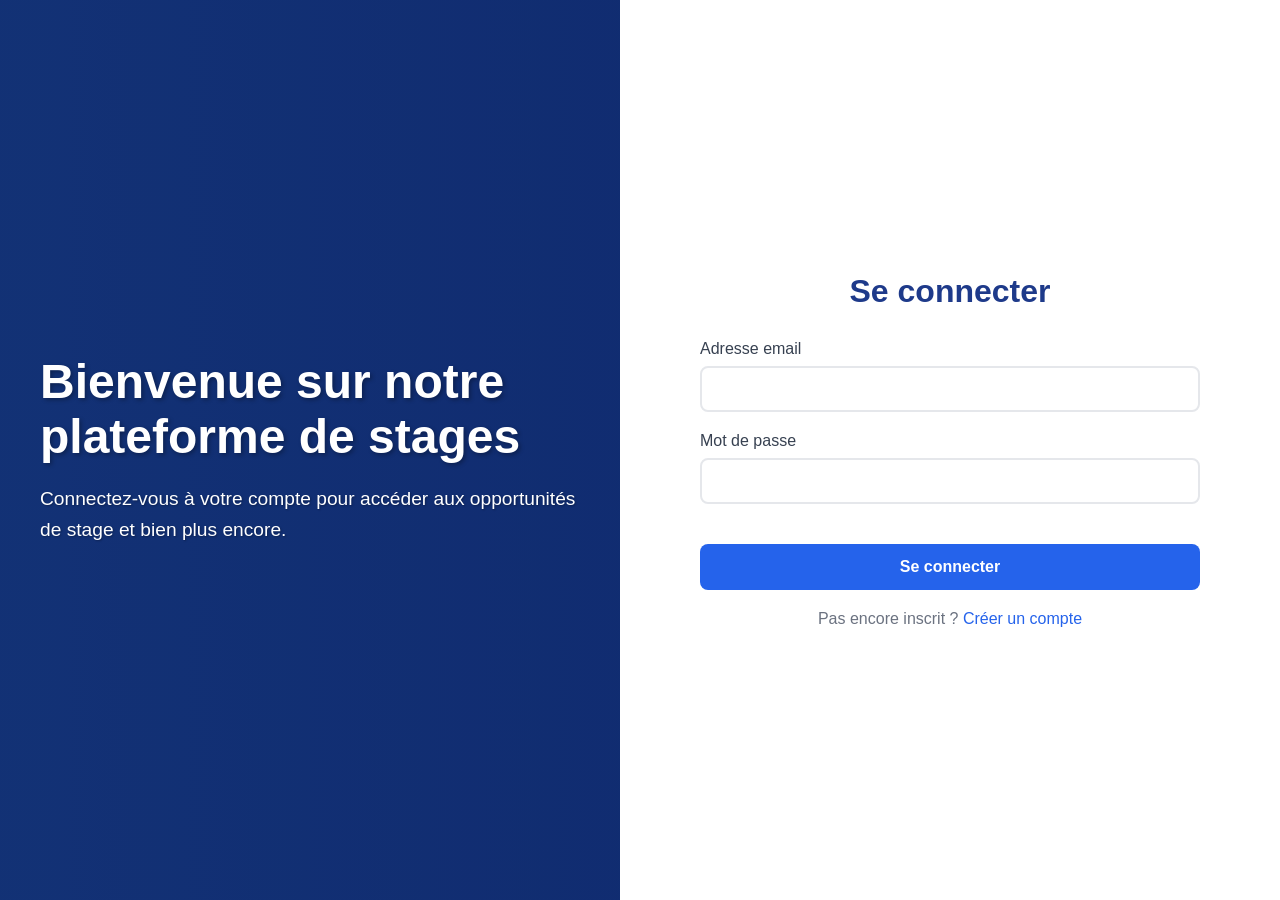
==== login.html @ 82f78507 "premier commit" ====
<!DOCTYPE html>
<html lang="fr">
<head>
    <meta charset="UTF-8">
    <meta name="viewport" content="width=device-width, initial-scale=1.0">
    <script src="validation.js"></script>
    <title>Se connecter - Plateforme de Stages</title>
    <style>
        * {
            margin: 0;
            padding: 0;
            box-sizing: border-box;
            font-family: 'Segoe UI', Tahoma, Geneva, Verdana, sans-serif;
        }

        body {
            min-height: 100vh;
            display: flex;
            background: linear-gradient(to right, #2563eb, #1d4ed8);
        }

        .split-screen {
            display: flex;
            width: 100%;
        }

        .left-side {
            flex: 1;
            background: linear-gradient(rgba(0, 0, 0, 0.5), rgba(0, 0, 0, 0.5)),
                        url('/api/placeholder/1920/1080') center/cover;
            display: flex;
            flex-direction: column;
            justify-content: center;
            padding: 40px;
            color: white;
        }

        .left-side h1 {
            font-size: 3rem;
            margin-bottom: 20px;
            text-shadow: 2px 2px 4px rgba(0, 0, 0, 0.3);
        }

        .left-side p {
            font-size: 1.2rem;
            max-width: 600px;
            line-height: 1.6;
            text-shadow: 1px 1px 2px rgba(0, 0, 0, 0.3);
        }

        .right-side {
            flex: 1;
            background: white;
            padding: 60px;
            display: flex;
            flex-direction: column;
            justify-content: center;
        }

        .login-container {
            max-width: 500px;
            margin: 0 auto;
            width: 100%;
        }

        h2 {
            color: #1e3a8a;
            text-align: center;
            margin-bottom: 30px;
            font-size: 2rem;
        }

        .form-group {
            margin-bottom: 20px;
        }

        .form-group label {
            display: block;
            margin-bottom: 8px;
            color: #374151;
            font-weight: 500;
        }

        .form-group input {
            width: 100%;
            padding: 12px 16px;
            border: 2px solid #e5e7eb;
            border-radius: 8px;
            font-size: 1rem;
            transition: all 0.3s ease;
        }

        .form-group input:focus {
            border-color: #2563eb;
            outline: none;
            box-shadow: 0 0 0 3px rgba(37, 99, 235, 0.1);
        }

        .btn-login {
            width: 100%;
            padding: 14px;
            background: #2563eb;
            color: white;
            border: none;
            border-radius: 8px;
            font-size: 1rem;
            font-weight: 600;
            cursor: pointer;
            transition: all 0.3s ease;
            margin-top: 20px;
        }

        .btn-login:hover {
            background: #1d4ed8;
            transform: translateY(-1px);
            box-shadow: 0 4px 12px rgba(37, 99, 235, 0.2);
        }

        .signup-link {
            text-align: center;
            margin-top: 20px;
            color: #6b7280;
        }

        .signup-link a {
            color: #2563eb;
            text-decoration: none;
            font-weight: 500;
        }

        .signup-link a:hover {
            text-decoration: underline;
        }

        @media (max-width: 1024px) {
            .left-side {
                display: none;
            }
        }
    </style>
</head>
<body>
    <div class="split-screen">  
       
        <div class="left-side">
            <h1>Bienvenue sur notre plateforme de stages</h1>
            <p>Connectez-vous à votre compte pour accéder aux opportunités de stage et bien plus encore.</p>
        </div>

    
        <div class="right-side">
            <div class="login-container">
                <h2>Se connecter</h2>

                <form action="login.php" method="POST">
                    <div class="form-group">
                        <label for="email">Adresse email</label>
                        <input type="email" id="email" name="email" required>
                    </div>

                    <div class="form-group">
                        <label for="password">Mot de passe</label>
                        <input type="password" id="password" name="password" required>
                    </div>

                    <button type="submit" class="btn-login">Se connecter</button>
                </form>

                <p class="signup-link">
                    Pas encore inscrit ? <a href="register.html">Créer un compte</a>
                </p>
            </div>
        </div>
    </div>
</body>
</html>
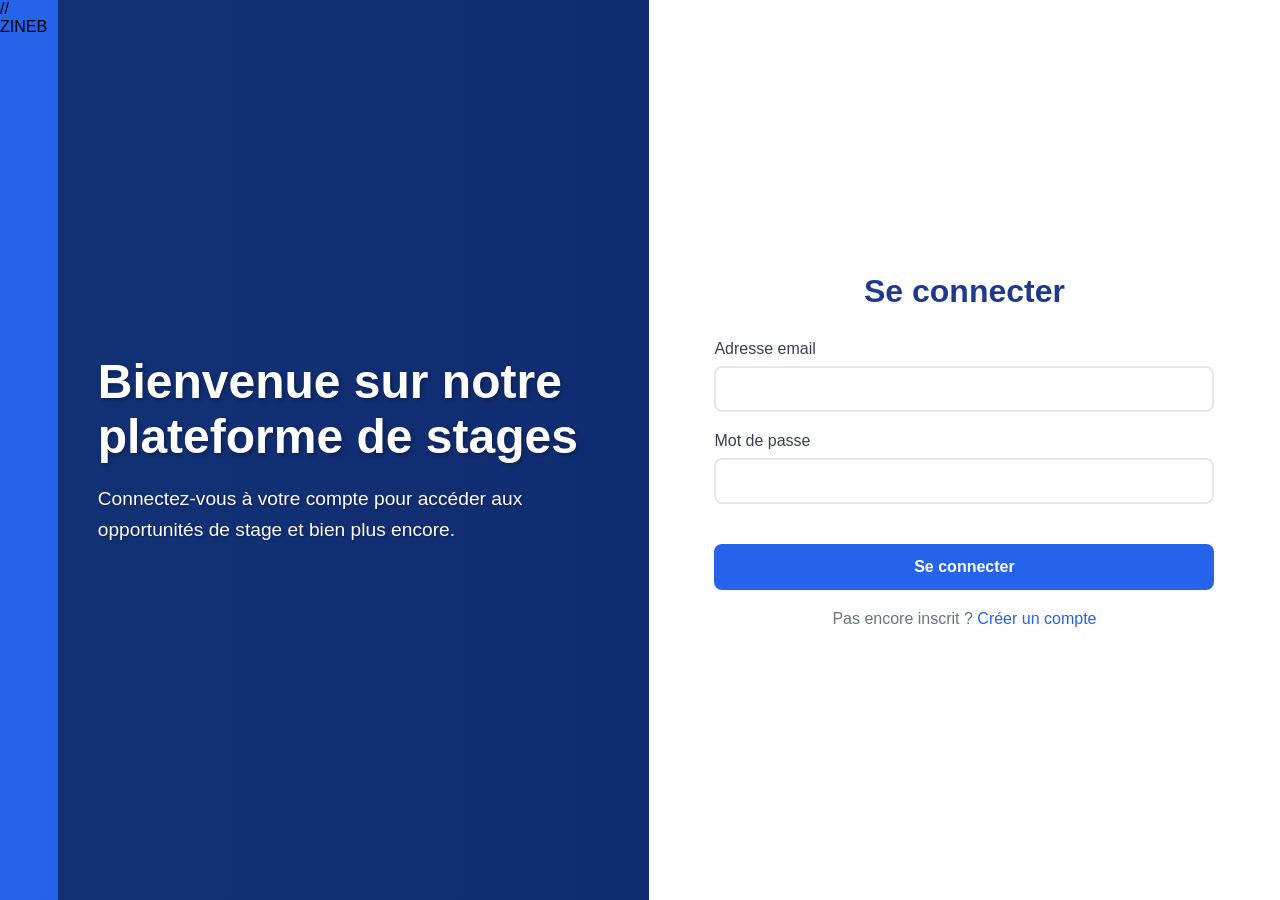
==== commit c9679e89: "Update login.html" ====
--- a/login.html
+++ b/login.html
@@ -2,7 +2,7 @@
 <html lang="fr">
 <head>
     <meta charset="UTF-8">
-    <meta name="viewport" content="width=device-width, initial-scale=1.0">
+    <meta name="viewport" content="width=device-width, initial-scale=1.0"> // ZINEB
     <script src="validation.js"></script>
     <title>Se connecter - Plateforme de Stages</title>
     <style>
